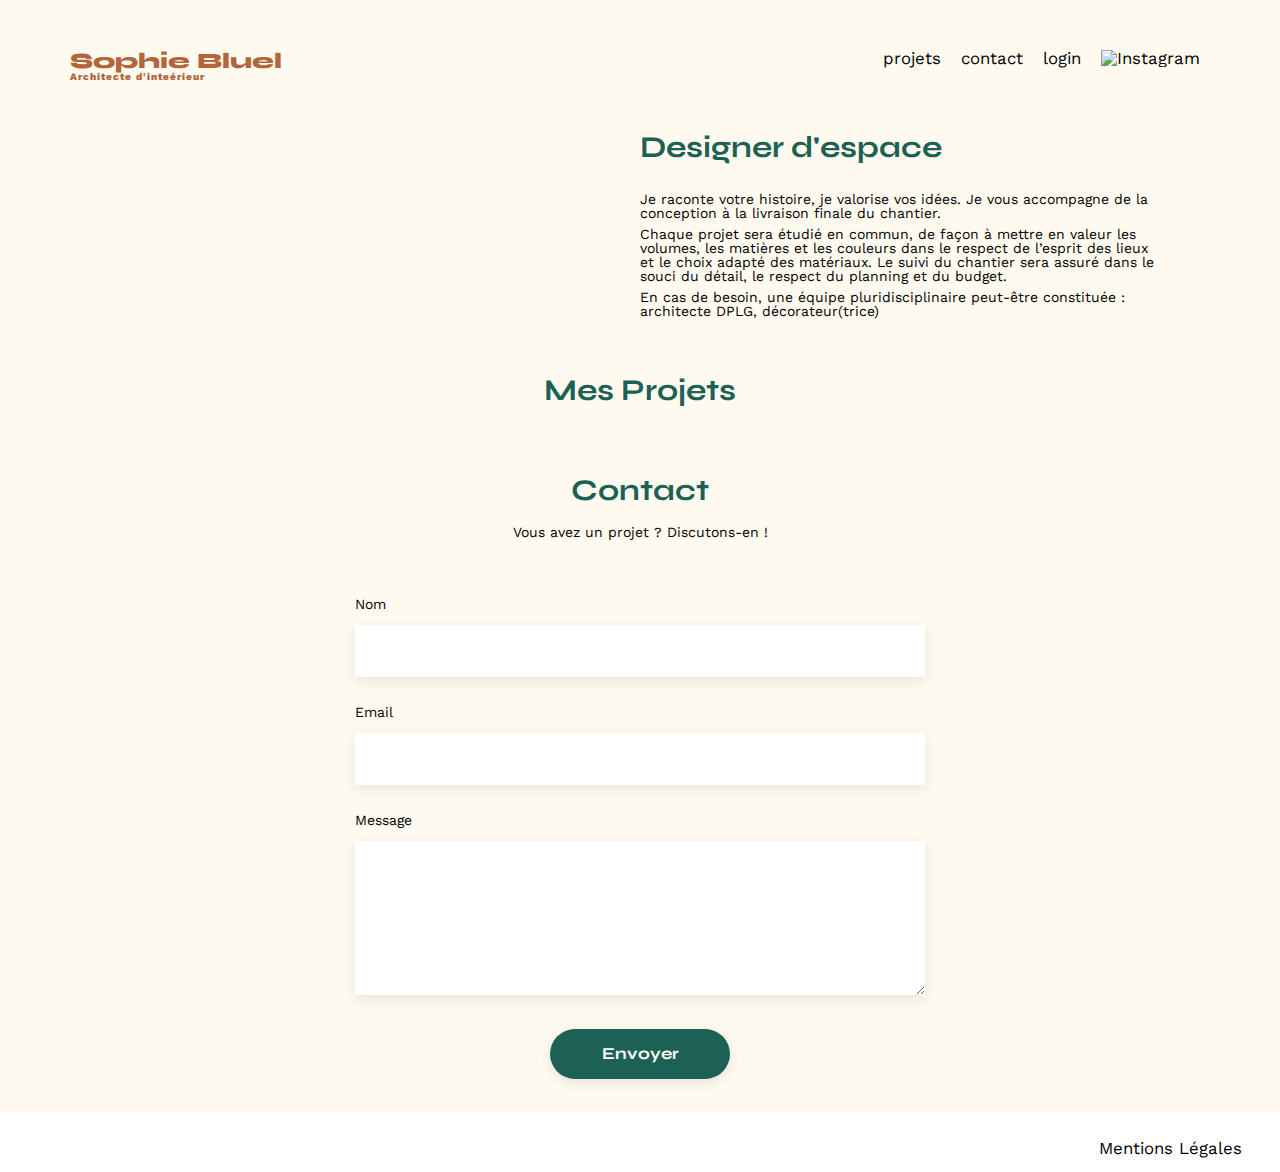
==== FrontEnd/index.html @ 58c0a8b9 "avant mentorat" ====
<!DOCTYPE html>
<html lang="fr">
  <head>
    <meta charset="UTF-8" />
    <title>Sophie Bluel - Architecte d'intérieur</title>
    <meta name="viewport" content="width=device-width, initial-scale=1.0" />
    <link rel="preconnect" href="https://fonts.googleapis.com" />
    <link rel="preconnect" href="https://fonts.gstatic.com" crossorigin />
    <link
      rel="stylesheet"
      href="https://fonts.googleapis.com/css2?family=Material+Symbols+Outlined:opsz,wght,FILL,GRAD@48,400,0,0"
    />
    <link
      href="https://fonts.googleapis.com/css2?family=Syne:wght@700;800&family=Work+Sans&display=swap"
      rel="stylesheet"
    />
    <meta name="description" content="" />
    <link rel="stylesheet" href="./assets/style.css" />
    <link rel="stylesheet" href="./assets/modifications_style.css" />
    <link rel="stylesheet" href="./assets/modifications_modal.css" />
  </head>
  <body>
    <!-- CONTAINER EDIT QUAND SOPHIE SE CONNECTE -->
    <div class="containerEdit">
      <span class="material-symbols-outlined"> edit_square </span>
      <h3>Mode édition</h3>
      <button>publier les changements</button>
    </div>
    <header>
      <h1>Sophie Bluel <span>Architecte d'inteérieur</span></h1>
      <nav>
        <ul>
          <li><a href="#portfolio">projets</a></li>
          <li>contact</li>
          <li><a href="./login.html">login</a></li>
          <li><img src="./assets/icons/instagram.png" alt="Instagram" /></li>
        </ul>
      </nav>
    </header>
    <main>
      <!-- MODAL QUI S OUVRE AU CLICK SUR MODIFIER PROJETS -->
      <aside
        class="modal"
        style="display: none"
        aria-hidden="true"
        role="dialog"
      >
        <div class="modalContent">
          <div class="backAndClose">
            <span class="material-symbols-outlined back"> arrow_back </span>
            <div class="close">x</div>
          </div>

          <h3></h3>
          <!--  FORM DU MODAL QUI SE DISPLAY AU AJOUT DE PHOTO -->
          <form action="POST" class="formAjouter">
            <div class="containerUploadPhoto">
              <span class="material-symbols-outlined"> imagesmode </span>
              <input type="file" name="photo" id="ajouterPhoto" hidden />
              <label for="ajouterPhoto" id="labelAjouterPhoto"
                >+ Ajouter photo</label
              >
              <small>jpg, png : 4mo max</small>
            </div>
            <label for="titre">Titre</label>
            <input type="text" name="titre" />
            <label for="categorie">Catégorie</label>
            <select name="categorie"></select>
          </form>
          <div class="modalGallery"></div>
          <div class="ligne"></div>
          <button></button>
          <a href="#"></a>
        </div>
      </aside>
      <section id="introduction">
        <figure>
          <img src="./assets/images/sophie-bluel.png" alt="" />
          <!-- BUTTON MODIFIER PHOTO PROFILE QUAND SOPHIE SE CONNECTE -->
          <a class="modifier"
            ><span class="material-symbols-outlined"> edit_square </span
            >modifier</a
          >
        </figure>

        <article>
          <h2>Designer d'espace</h2>
          <p>
            Je raconte votre histoire, je valorise vos idées. Je vous accompagne
            de la conception à la livraison finale du chantier.
          </p>
          <p>
            Chaque projet sera étudié en commun, de façon à mettre en valeur les
            volumes, les matières et les couleurs dans le respect de l’esprit
            des lieux et le choix adapté des matériaux. Le suivi du chantier
            sera assuré dans le souci du détail, le respect du planning et du
            budget.
          </p>
          <p>
            En cas de besoin, une équipe pluridisciplinaire peut-être constituée
            : architecte DPLG, décorateur(trice)
          </p>
        </article>
      </section>

      <section id="portfolio">
        <!-- BUTTON MODIFIER PROJETS QUAND SOPHIE SE CONNECTE -->
        <div class="titreEtModifier">
          <h2>Mes Projets</h2>
          <a class="modifier" id="modifierProjets" href="#"
            ><span class="material-symbols-outlined"> edit_square </span
            >modifier</a
          >
        </div>

        <div class="gallery">
          <!-- WORKS GENERES VIA JAVASCRIPT -->
        </div>
      </section>
      <section id="contact">
        <h2>Contact</h2>
        <p>Vous avez un projet ? Discutons-en !</p>
        <form action="#" method="post">
          <label for="name">Nom</label>
          <input type="text" name="name" id="name" />
          <label for="email">Email</label>
          <input type="email" name="email" id="email" />
          <label for="message">Message</label>
          <textarea name="message" id="message" cols="30" rows="10"></textarea>
          <input type="submit" value="Envoyer" />
        </form>
      </section>
    </main>

    <footer>
      <nav>
        <ul>
          <li>Mentions Légales</li>
        </ul>
      </nav>
    </footer>
    <script type="module" src="./js/main.js"></script>
  </body>
</html>
---- FrontEnd/assets/style.css ----
/* http://meyerweb.com/eric/tools/css/reset/
   v2.0 | 20110126
   License: none (public domain)
*/

html,
body,
div,
span,
applet,
object,
iframe,
h1,
h2,
h3,
h4,
h5,
h6,
p,
blockquote,
pre,
a,
abbr,
acronym,
address,
big,
cite,
code,
del,
dfn,
em,
img,
ins,
kbd,
q,
s,
samp,
small,
strike,
strong,
sub,
sup,
tt,
var,
b,
u,
i,
center,
dl,
dt,
dd,
ol,
ul,
li,
fieldset,
form,
label,
legend,
table,
caption,
tbody,
tfoot,
thead,
tr,
th,
td,
article,
aside,
canvas,
details,
embed,
figure,
figcaption,
footer,
header,
hgroup,
menu,
nav,
output,
ruby,
section,
summary,
time,
mark,
audio,
video {
  margin: 0;
  padding: 0;
  border: 0;
  font-size: 100%;
  font: inherit;
  vertical-align: baseline;
}
/* HTML5 display-role reset for older browsers */
article,
aside,
details,
figcaption,
figure,
footer,
header,
hgroup,
menu,
nav,
section {
  display: block;
}
body {
  line-height: 1;
}
ol,
ul {
  list-style: none;
}
blockquote,
q {
  quotes: none;
}
blockquote:before,
blockquote:after,
q:before,
q:after {
  content: "";
  content: none;
}
table {
  border-collapse: collapse;
  border-spacing: 0;
}
/** end reset css**/
body {
  /*   max-width: 1140px;
  margin: auto; */
  font-family: "Work Sans";
  font-size: 14px;
}

header {
  display: flex;
  justify-content: space-between;
  margin: 50px 0;
}
/* section {
  margin: 50px 0;
} */

h1 {
  display: flex;
  flex-direction: column;
  font-family: "Syne";
  font-size: 22px;
  font-weight: 800;
  color: #b1663c;
}

h1 > span {
  font-family: "Work Sans";
  font-size: 10px;
  letter-spacing: 0.1em;
}

h2 {
  font-family: "Syne";
  font-weight: 700;
  font-size: 30px;
  color: #1d6154;
}
nav ul {
  display: flex;
  align-items: center;
  list-style-type: none;
}
nav li {
  padding: 0 10px;
  font-size: 1.2em;
}

li:hover {
  color: #b1663c;
}
#introduction {
  display: flex;
  align-items: center;
}
#introduction figure {
  flex: 1;
}
#introduction img {
  display: block;
  /*   margin: auto; */
  width: 80%;
}

#introduction article {
  flex: 1;
}
#introduction h2 {
  margin-bottom: 1em;
}

#introduction p {
  margin-bottom: 0.5em;
}
/* #portfolio h2 {
	text-align: center;
	margin-bottom: 1em;
} */
.gallery {
  width: 100%;
  display: grid;
  grid-template-columns: 1fr 1fr 1fr;
  grid-column-gap: 20px;
  grid-row-gap: 20px;
}

.gallery img {
  width: 100%;
}
#contact {
  width: 50%;
  margin: auto;
}
#contact > * {
  text-align: center;
}
#contact h2 {
  margin-bottom: 20px;
}
#contact form {
  text-align: left;
  margin-top: 30px;
  display: flex;
  flex-direction: column;
}

#contact input {
  height: 50px;
  font-size: 1.2em;
  border: none;
  box-shadow: 0px 4px 14px rgba(0, 0, 0, 0.09);
}
#contact label {
  margin: 2em 0 1em 0;
}
#contact textarea {
  border: none;
  box-shadow: 0px 4px 14px rgba(0, 0, 0, 0.09);
}

input[type="submit"] {
  font-family: "Syne";
  font-weight: 700;
  color: white;
  background-color: #1d6154;
  margin: 2em auto;
  width: 180px;
  text-align: center;
  border-radius: 60px;
}

footer nav ul {
  display: flex;
  justify-content: flex-end;
  margin: 2em;
}
---- FrontEnd/assets/modifications_style.css ----
:root {
  --green: rgba(29, 97, 84, 1);
  --green-opacity-zero: rgba(29, 97, 84, 0);
  /*   --pane-padding: 5px 42px; */
}

body {
  background-color: floralwhite;
  min-height: 100vh;
  margin: auto;
}
header {
  margin: 50px auto;

  max-width: 1140px;
}
main {
  margin: auto;
  max-width: 1140px;
}

section {
  margin: 50px 50px;
}

a {
  color: black;
  text-decoration: none;
}

a:hover {
  color: #b1663c;
}

.material-symbols-outlined {
  font-size: inherit;
}
/* container EDIT */
.containerEdit {
  background-color: black;
  color: white;
  display: none;
  justify-content: center;
  align-items: center;
}
.displayed {
  display: flex;
}
.containerEdit * {
  margin: 8px;
}
.containerEdit button {
  border-radius: 20px;
  padding: 7px 12px;
  cursor: pointer;
}

/* BUTTON MODIFIER */
.modifier {
  display: none;
}
/* CATEGORY BUTTONS */
.categoryContainer {
  display: flex;
  justify-content: center;
  margin-bottom: 30px;
}

.categoryContainer button {
  cursor: pointer;
  font-family: "Syne";
  background-color: rgba(29, 97, 84, 0);
  color: var(--green);
  border: var(--green) 1px solid;
  height: 30px;
  min-width: 80px;
  border-radius: 25px;
  margin: 5px;
  transition: background-color 0.7s ease, color 0.3s ease;
}

.categoryContainer button:hover {
  background-color: var(--green);
  color: floralwhite;
}

.categoryContainer button:focus {
  background-color: var(--green);
  color: floralwhite;
}
/* END CATEGORY BUTTONS */
.titreEtModifier {
  margin: 20px;
  display: flex;
  justify-content: center;
  align-items: center;
}

.modifier {
  margin-left: 10px;
  cursor: pointer;
}

footer {
  height: 60px;
  background-color: white;
  display: flex;
  flex-direction: row-reverse;
}
---- FrontEnd/assets/modifications_modal.css ----
.modal {
  position: fixed;
  display: flex;
  justify-content: center;
  align-items: center;
  top: 0;
  left: 0;
  width: 100vw;
  height: 100vh;
  background-color: rgba(0, 0, 0, 0.4);
}

.modalContent {
  display: flex;
  flex-direction: column;
  justify-content: space-around;
  background-color: white;
  border-radius: 10px;
  box-shadow: rgba(0, 0, 0, 0.35) 0px 5px 15px;
  width: 450px;
  max-width: calc(100vw - 20px);
  min-height: calc(100vh - 80%);
  max-height: calc(100vh - 20px);
  text-align: center;
  font-size: larger;
}
.modalContent .backAndClose {
  padding: 15px 20px;
  display: flex;
  justify-content: space-between;
}
.modalContent .back {
  visibility: hidden;
  cursor: pointer;
}
.modalContent .close {
  text-align: end;
  font-weight: bold;
  cursor: pointer;
}
.modalContent h3 {
  margin: 10px;
}

.modalContent .categoryContainer {
  display: none;
}

/* MODAL CONTENT FORM ajouter photo*/
.modalContent .formAjouter {
  display: none;
  flex-direction: column;
  margin: 20px 60px;
}

.modalContent .formAjouter .containerUploadPhoto {
  min-width: 250px;
  padding: 10px;
  background-color: #e8f1f6;
  display: flex;
  flex-direction: column;
  align-items: center;
  justify-content: center;
}
.modalContent .formAjouter .containerUploadPhoto .material-symbols-outlined {
  color: #b9c5cc;
  font-size: 72px;
}
.modalContent .formAjouter .containerUploadPhoto #labelAjouterPhoto {
  cursor: pointer;
  margin: 0 0 5px;
  background-color: #cbd6dc;
  color: #306685;
  text-align: center;
  width: 150px;
  padding: 10px;
  border-radius: 20px;
}
.modalContent .formAjouter .containerUploadPhoto small {
  font-size: x-small;
}

.modalContent .formAjouter label {
  text-align: left;
  font-size: small;
  margin: 15px 0 5px 2px;
}
.modalContent .formAjouter input,
.modalContent .formAjouter select {
  border: none;
  box-shadow: 0px 4px 14px rgba(0, 0, 0, 0.09);
  height: 30px;
  min-width: 250px;
  min-height: 10px;
}

.modalContent .formAjouter input[type="button"] {
  width: 120px;
}

/*  GALLERY DES PROJETS */
.modalContent .modalGallery {
  display: grid;
  width: auto;
  margin: 0 70px;
  grid-template-columns: 1fr 1fr 1fr 1fr 1fr;
  grid-column-gap: 5px;
  grid-row-gap: 10px;
}
.modalContent .modalGallery img {
  width: 100%;
}
.modalGallery figure {
  position: relative;
}
.modalGallery figure:hover .move {
  display: block;
}
.modalGallery .material-symbols-outlined {
  position: absolute;
  top: 5px;
  background-color: black;
  color: white;
  cursor: pointer;
}
.modalGallery figure .trash {
  right: 5px;
}
.modalGallery figure .move {
  display: none;
  right: 25px;
}

.modalGallery figcaption {
  font-size: 10px;
  text-align: left;
}

.modalContent .ligne {
  margin: 15px auto;
  width: 280px;
  border-top: 1px black solid;
}
/* MODAL BUTTONS AND A */

.modalContent button {
  font-weight: 500;
  color: white;
  background-color: #1d6154;
  margin: 5px auto;
  width: 210px;
  height: 25px;
  text-align: center;
  border-radius: 60px;
}

.modalContent a {
  color: red;
  padding: 10px 0 30px;
  font-size: small;
}
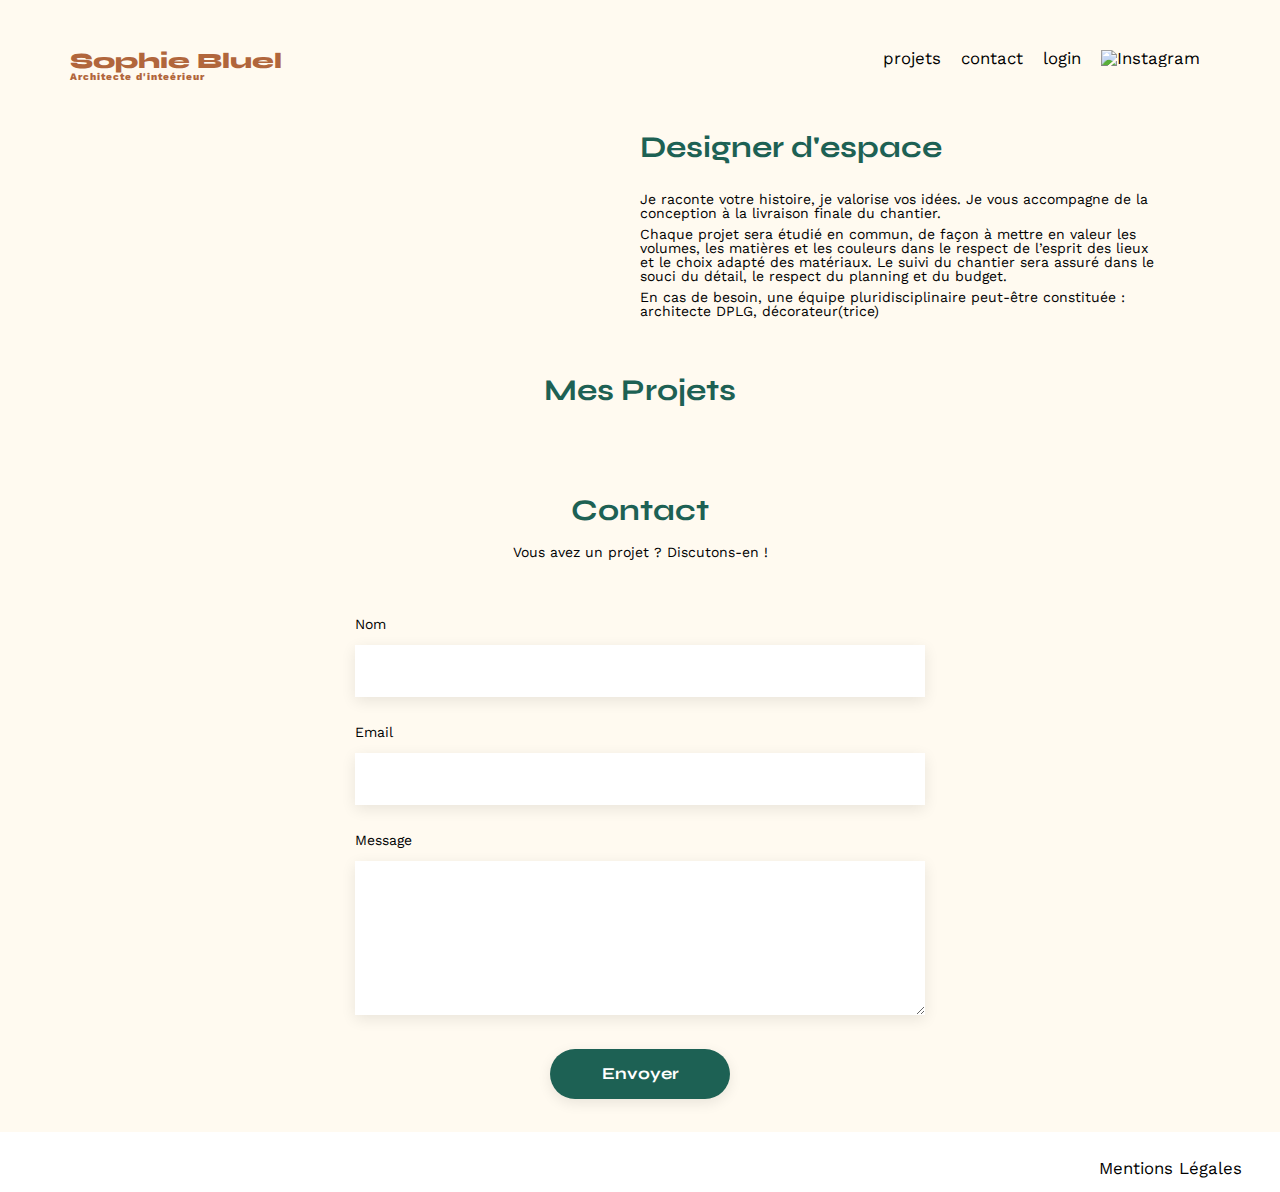
==== commit 35423c46: "projet ajouter a bd" ====
--- a/FrontEnd/index.html
+++ b/FrontEnd/index.html
@@ -32,7 +32,7 @@
         <ul>
           <li><a href="#portfolio">projets</a></li>
           <li>contact</li>
-          <li><a href="./login.html">login</a></li>
+          <li><a href="./login.html" id="log">login</a></li>
           <li><img src="./assets/icons/instagram.png" alt="Instagram" /></li>
         </ul>
       </nav>
@@ -40,10 +40,11 @@
     <main>
       <!-- MODAL QUI S OUVRE AU CLICK SUR MODIFIER PROJETS -->
       <aside
-        class="modal"
+        class="modal1 modal"
         style="display: none"
         aria-hidden="true"
         role="dialog"
+        aria-modal="true"
       >
         <div class="modalContent">
           <div class="backAndClose">
@@ -51,26 +52,70 @@
             <div class="close">x</div>
           </div>
 
-          <h3></h3>
+          <h3>Galerie photo</h3>
+          <div class="modalGallery"></div>
+          <div class="ligne"></div>
+          <button>Ajouter une photo</button>
+          <a href="#">Supprimer la galerie</a>
+        </div>
+      </aside>
+      <!--  Pour l'accecibilité, je lie le titre du modal -->
+      <aside
+        class="modal2 modal"
+        style="display: none"
+        aria-hidden="true"
+        role="dialog"
+        aria-modal="true"
+        aria-describedby="titleModal2"
+      >
+        <div class="modalContent">
+          <div class="backAndClose">
+            <span class="material-symbols-outlined back"> arrow_back </span>
+            <div class="close">x</div>
+          </div>
+
+          <h3 id="titleModal2">Ajouter photo</h3>
           <!--  FORM DU MODAL QUI SE DISPLAY AU AJOUT DE PHOTO -->
           <form action="POST" class="formAjouter">
             <div class="containerUploadPhoto">
+              <img
+                src=""
+                alt="preview photo"
+                class="previewPhoto hiddenPreviewPhoto"
+              />
               <span class="material-symbols-outlined"> imagesmode </span>
-              <input type="file" name="photo" id="ajouterPhoto" hidden />
+              <input
+                type="file"
+                name="image"
+                id="ajouterPhoto"
+                hidden
+                required
+              />
               <label for="ajouterPhoto" id="labelAjouterPhoto"
                 >+ Ajouter photo</label
               >
               <small>jpg, png : 4mo max</small>
             </div>
-            <label for="titre">Titre</label>
-            <input type="text" name="titre" />
-            <label for="categorie">Catégorie</label>
-            <select name="categorie"></select>
+            <label for="title">Titre</label>
+            <input id="title" type="text" name="title" required />
+            <label for="category">Catégorie</label>
+            <select id="category" name="category" required></select>
+            <div class="ligne"></div>
+            <input type="submit" value="Valider" class="incomplet" />
           </form>
-          <div class="modalGallery"></div>
-          <div class="ligne"></div>
-          <button></button>
-          <a href="#"></a>
+        </div>
+      </aside>
+      <aside
+        class="modal3 modal"
+        style="display: none"
+        aria-hidden="true"
+        role="dialog"
+        aria-modal="true"
+      >
+        <div class="modalContent">
+          <h3>Voulez-vous vraiment supprimer ce projet ?</h3>
+          <button>Oui</button>
+          <button>Non</button>
         </div>
       </aside>
       <section id="introduction">
--- a/FrontEnd/assets/modifications_style.css
+++ b/FrontEnd/assets/modifications_style.css
@@ -60,13 +60,12 @@
   display: none;
 }
 /* CATEGORY BUTTONS */
-.categoryContainer {
+.filtres {
   display: flex;
   justify-content: center;
-  margin-bottom: 30px;
 }
 
-.categoryContainer button {
+.filtres button {
   cursor: pointer;
   font-family: "Syne";
   background-color: rgba(29, 97, 84, 0);
@@ -79,16 +78,19 @@
   transition: background-color 0.7s ease, color 0.3s ease;
 }
 
-.categoryContainer button:hover {
+.filtres button:hover {
   background-color: var(--green);
   color: floralwhite;
 }
 
-.categoryContainer button:focus {
+.filtres button:focus {
   background-color: var(--green);
   color: floralwhite;
 }
 /* END CATEGORY BUTTONS */
+.gallery {
+  margin-top: 40px;
+}
 .titreEtModifier {
   margin: 20px;
   display: flex;
--- a/FrontEnd/assets/modifications_modal.css
+++ b/FrontEnd/assets/modifications_modal.css
@@ -42,20 +42,20 @@
   margin: 10px;
 }
 
-.modalContent .categoryContainer {
+.modalContent .filtres {
   display: none;
 }
 
 /* MODAL CONTENT FORM ajouter photo*/
 .modalContent .formAjouter {
-  display: none;
+  display: flex;
   flex-direction: column;
   margin: 20px 60px;
 }
 
 .modalContent .formAjouter .containerUploadPhoto {
   min-width: 250px;
-  padding: 10px;
+  height: 130px;
   background-color: #e8f1f6;
   display: flex;
   flex-direction: column;
@@ -64,7 +64,7 @@
 }
 .modalContent .formAjouter .containerUploadPhoto .material-symbols-outlined {
   color: #b9c5cc;
-  font-size: 72px;
+  font-size: 68px;
 }
 .modalContent .formAjouter .containerUploadPhoto #labelAjouterPhoto {
   cursor: pointer;
@@ -73,7 +73,7 @@
   color: #306685;
   text-align: center;
   width: 150px;
-  padding: 10px;
+  padding: 8px;
   border-radius: 20px;
 }
 .modalContent .formAjouter .containerUploadPhoto small {
@@ -96,6 +96,23 @@
 
 .modalContent .formAjouter input[type="button"] {
   width: 120px;
+}
+/* .complet {
+  background-color: #1d6154;
+} */
+.modalContent .formAjouter input[type="submit"].incomplet {
+  background-color: #a7a7a7;
+  cursor: not-allowed;
+}
+
+.modalContent .formAjouter .previewPhoto {
+  display: flex;
+  max-width: 70%;
+  height: 100%;
+}
+
+.modalContent .formAjouter .hiddenPreviewPhoto {
+  display: none;
 }
 
 /*  GALLERY DES PROJETS */
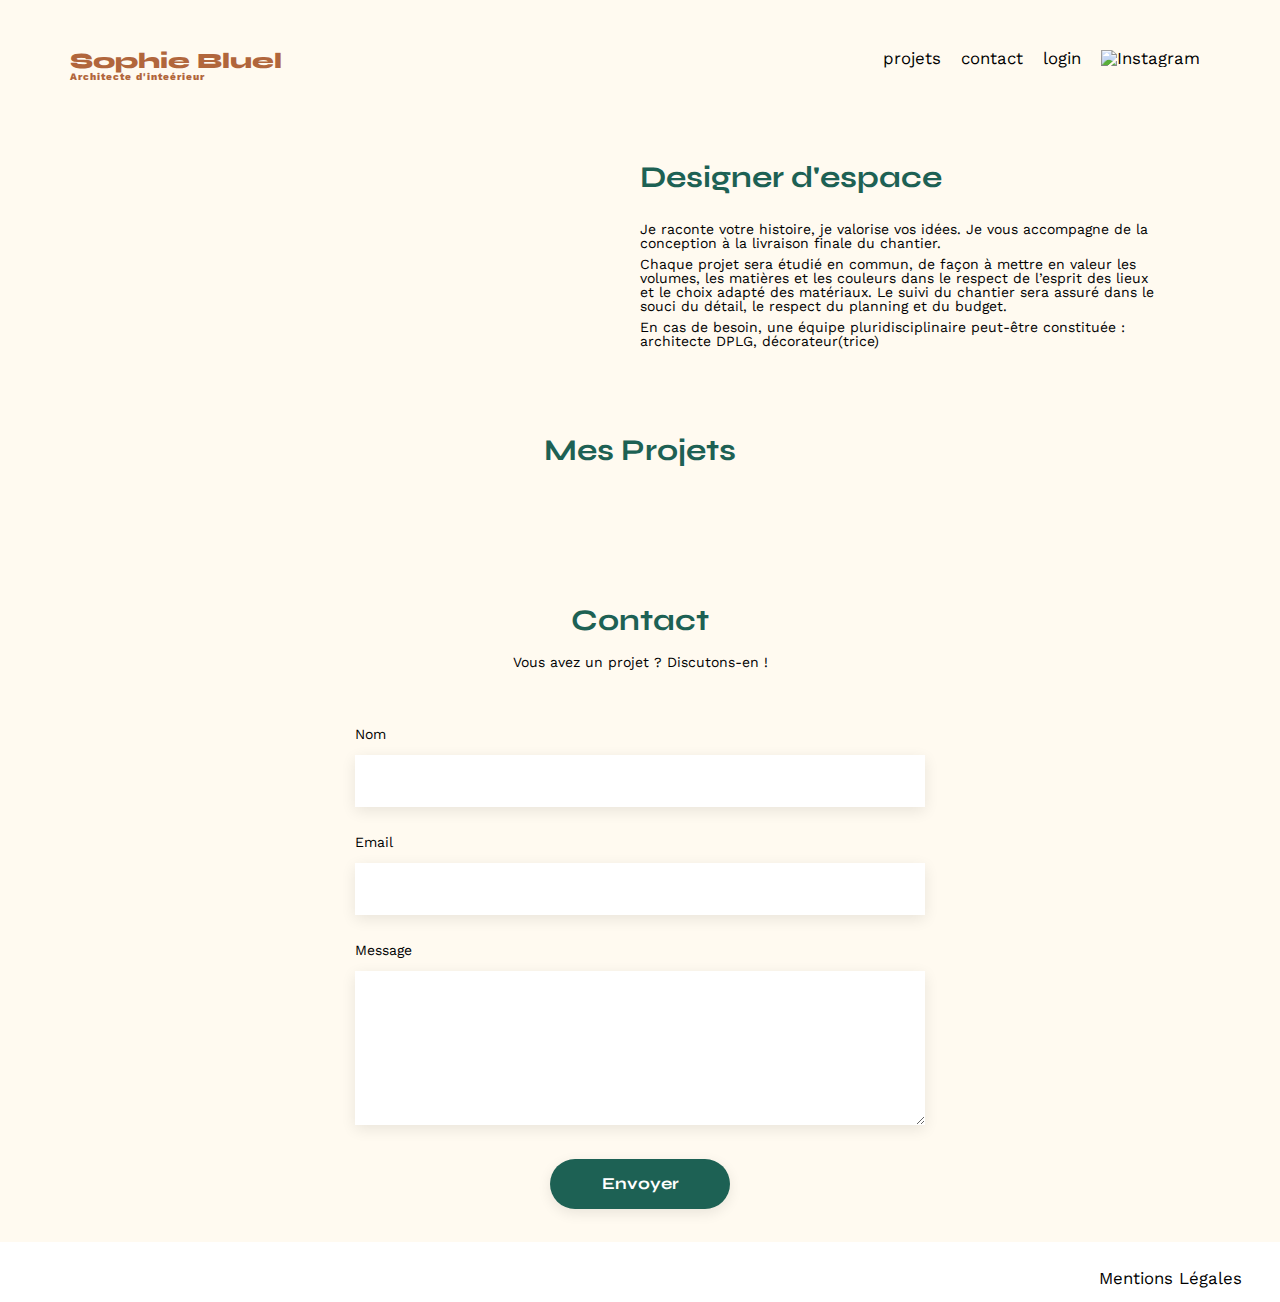
==== commit c29f20dd: "mediaquery" ====
--- a/FrontEnd/index.html
+++ b/FrontEnd/index.html
@@ -121,11 +121,6 @@
       <section id="introduction">
         <figure>
           <img src="./assets/images/sophie-bluel.png" alt="" />
-          <!-- BUTTON MODIFIER PHOTO PROFILE QUAND SOPHIE SE CONNECTE -->
-          <a class="modifier"
-            ><span class="material-symbols-outlined"> edit_square </span
-            >modifier</a
-          >
         </figure>
 
         <article>
--- a/FrontEnd/assets/modifications_style.css
+++ b/FrontEnd/assets/modifications_style.css
@@ -20,7 +20,7 @@
 }
 
 section {
-  margin: 50px 50px;
+  margin: 80px 50px;
 }
 
 a {
@@ -89,10 +89,10 @@
 }
 /* END CATEGORY BUTTONS */
 .gallery {
-  margin-top: 40px;
+  margin-top: 60px;
 }
 .titreEtModifier {
-  margin: 20px;
+  margin: 40px;
   display: flex;
   justify-content: center;
   align-items: center;
@@ -109,3 +109,20 @@
   display: flex;
   flex-direction: row-reverse;
 }
+
+@media only screen and (max-width: 600px) {
+  header {
+    display: flex;
+    flex-direction: column;
+    align-items: center;
+  }
+  header nav ul {
+    justify-content: center;
+  }
+  .gallery {
+    grid-template-columns: none;
+  }
+  .filtres {
+    flex-wrap: wrap;
+  }
+}
--- a/FrontEnd/assets/modifications_modal.css
+++ b/FrontEnd/assets/modifications_modal.css
@@ -176,3 +176,9 @@
   padding: 10px 0 30px;
   font-size: small;
 }
+
+/* modal 4 */
+
+.modal4 button {
+  margin: 30px auto;
+}
